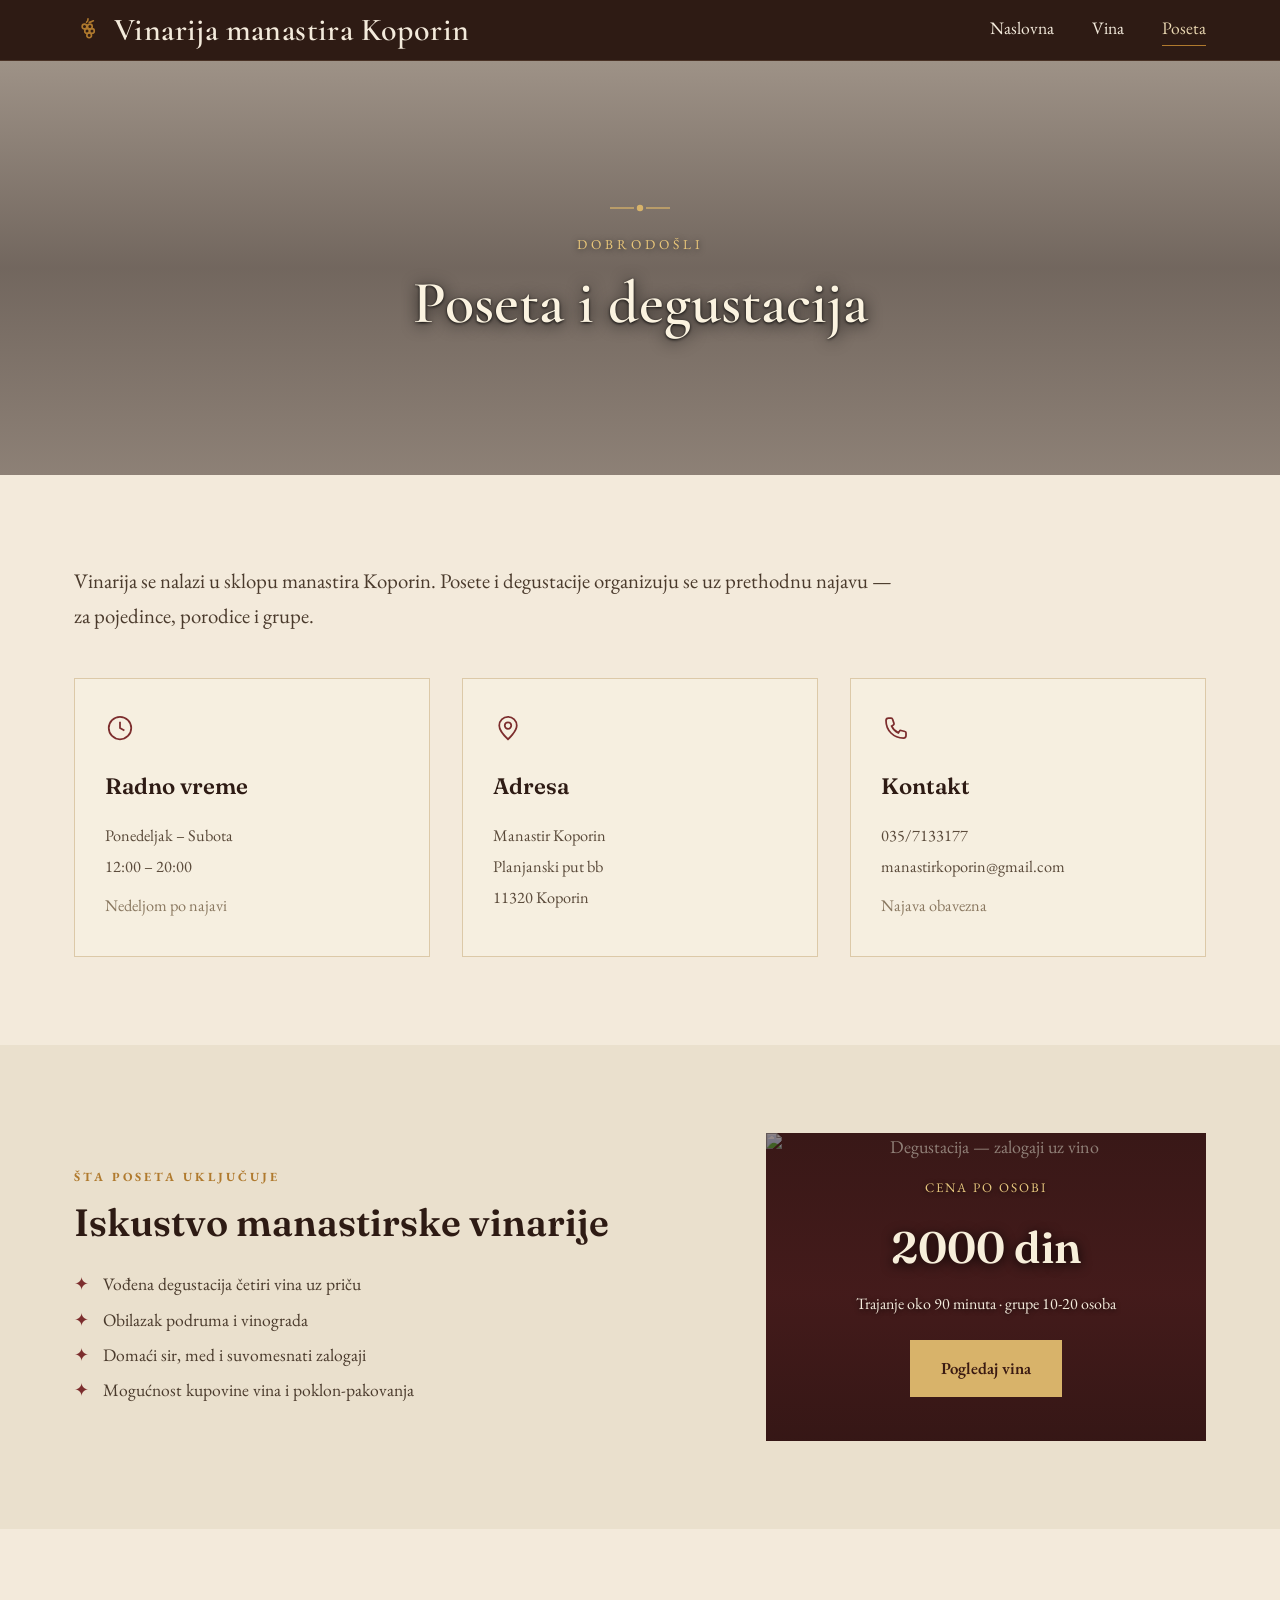
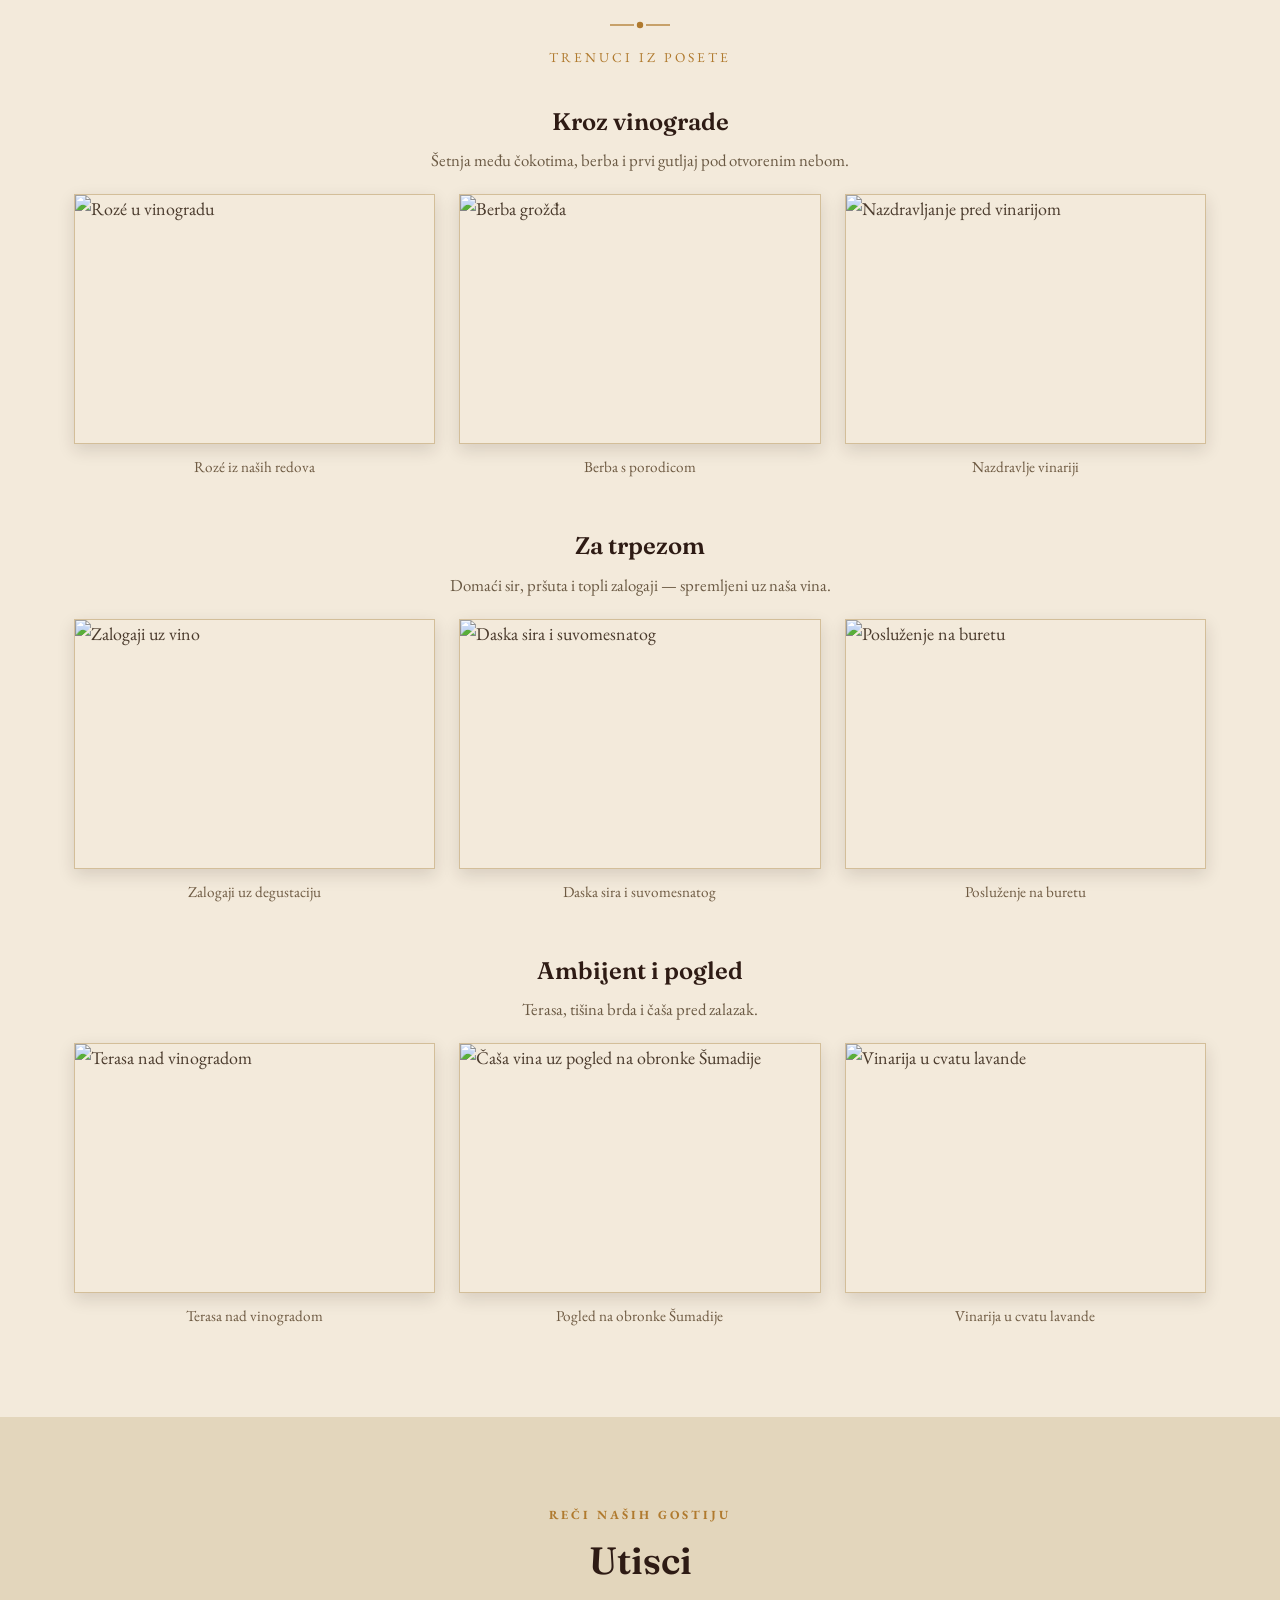
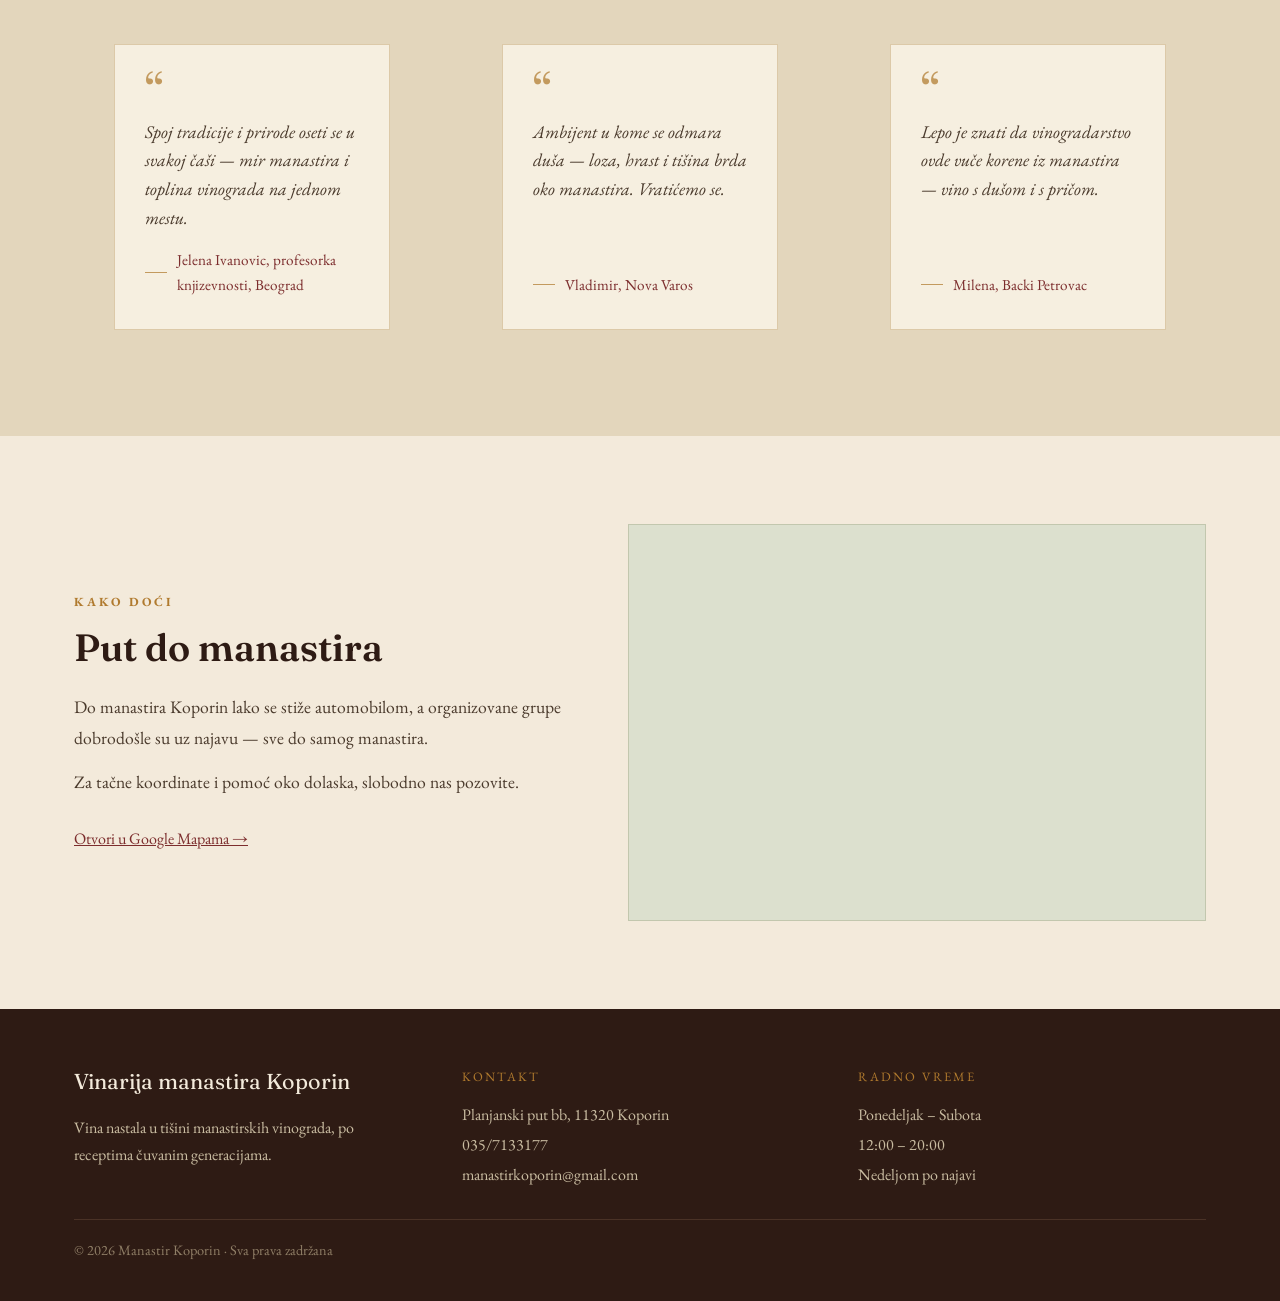
==== poseta.html @ 8af03aba "Add files via upload" ====
<!doctype html>
<html lang="sr-Latn">
<head>
<meta charset="utf-8">
<meta name="viewport" content="width=device-width, initial-scale=1">
<title>Poseta i degustacija — Vinarija manastira Koporin</title>
<meta name="description" content="Poseta i degustacija u vinariji manastira Koporin — radno vreme, cena, ponuda i mapa. Najava obavezna.">
<link rel="preconnect" href="https://fonts.googleapis.com">
<link rel="preconnect" href="https://fonts.gstatic.com" crossorigin>
<link rel="stylesheet" href="https://fonts.googleapis.com/css2?family=Fraunces:ital,opsz,wght@0,9..144,400;0,9..144,500;0,9..144,600;1,9..144,500&family=EB+Garamond:ital,wght@0,400;0,500;0,600;1,400&family=Cormorant+Garamond:ital,wght@0,400;0,500;0,600;0,700;1,500&display=swap">
<link rel="stylesheet" href="styles.css">
</head>
<body>

<header class="site-header">
  <div class="wrap">
    <a class="brand" href="index.html">
      <svg width="28" height="28" viewBox="0 0 24 24" fill="none" stroke="#B07A2E" stroke-width="1.4" stroke-linecap="round"><path d="M12 2.5c0 2-1.2 2.8-1.2 2.8"></path><circle cx="9" cy="9" r="2"></circle><circle cx="13.6" cy="9" r="2"></circle><circle cx="11.2" cy="12.8" r="2"></circle><circle cx="15.4" cy="12.8" r="2"></circle><circle cx="13" cy="16.6" r="2"></circle><path d="M13 5.4c1.4 0 2.4-1 3.6-1.3"></path></svg>
      <span>Vinarija manastira Koporin</span>
    </a>
    <nav class="nav">
      <a href="index.html">Naslovna</a>
      <a href="vina.html">Vina</a>
      <a href="poseta.html" class="is-active">Poseta</a>
    </nav>
  </div>
</header>

<!-- HERO -->
<section class="hero hero--center" style="background-image:url('images/poseta-hero.jpg');background-position:center 44%;">
  <div class="wrap">
    <svg class="divider" width="60" height="16" viewBox="0 0 60 16" fill="none" stroke="#D8B36A" stroke-width="1.3" style="margin-bottom:18px;"><line x1="0" y1="8" x2="24" y2="8"></line><circle cx="30" cy="8" r="3.2" fill="#D8B36A" stroke="none"></circle><line x1="36" y1="8" x2="60" y2="8"></line></svg>
    <div class="hero__eyebrow">Dobrodošli</div>
    <h1 class="hero__title">Poseta i degustacija</h1>
  </div>
</section>

<!-- INFO KOLONE -->
<section class="section sec-parchment">
  <div class="wrap">
    <p class="lead">Vinarija se nalazi u sklopu manastira Koporin. Posete i degustacije organizuju se uz prethodnu najavu — za pojedince, porodice i grupe.</p>
    <div class="info-grid">
      <div class="info-card">
        <svg width="30" height="30" viewBox="0 0 24 24" fill="none" stroke="#7C2D2D" stroke-width="1.4"><circle cx="12" cy="12" r="9"></circle><path d="M12 7v5l3.5 2"></path></svg>
        <h3>Radno vreme</h3>
        <div class="lines">
          <div>Ponedeljak – Subota</div>
          <div>12:00 – 20:00</div>
          <div class="muted">Nedeljom po najavi</div>
        </div>
      </div>
      <div class="info-card">
        <svg width="30" height="30" viewBox="0 0 24 24" fill="none" stroke="#7C2D2D" stroke-width="1.4"><path d="M12 21s7-6.2 7-11a7 7 0 0 0-14 0c0 4.8 7 11 7 11z"></path><circle cx="12" cy="10" r="2.6"></circle></svg>
        <h3>Adresa</h3>
        <div class="lines">
          <div>Manastir Koporin</div>
          <div>Planjanski put bb</div>
          <div>11320 Koporin</div>
        </div>
      </div>
      <div class="info-card">
        <svg width="30" height="30" viewBox="0 0 24 24" fill="none" stroke="#7C2D2D" stroke-width="1.4"><path d="M4 6c0 8 6 14 14 14 1.2 0 2-.9 2-2v-2.2c0-.5-.3-.9-.8-1l-3.2-.8c-.5-.1-1 .1-1.2.5l-.9 1.4c-2.4-1.1-4.3-3-5.4-5.4l1.4-.9c.4-.2.6-.7.5-1.2L9.2 4.8c-.1-.5-.5-.8-1-.8H6C4.9 4 4 4.8 4 6z"></path></svg>
        <h3>Kontakt</h3>
        <div class="lines">
          <div><a href="tel:+38135713317" style="color:inherit;text-decoration:none;">035/7133177</a></div>
          <div><a href="mailto:manastirkoporin@gmail.com" style="color:inherit;text-decoration:none;">manastirkoporin@gmail.com</a></div>
          <div class="muted">Najava obavezna</div>
        </div>
      </div>
    </div>
  </div>
</section>

<!-- ŠTA POSETA UKLJUČUJE -->
<section class="section sec-band orn">
  <div class="wrap include">
    <div class="include__list">
      <div class="kicker">Šta poseta uključuje</div>
      <h2 class="section-title">Iskustvo manastirske vinarije</h2>
      <ul>
        <li>Vođena degustacija četiri vina uz priču</li>
        <li>Obilazak podruma i vinograda</li>
        <li>Domaći sir, med i suvomesnati zalogaji</li>
        <li>Mogućnost kupovine vina i poklon-pakovanja</li>
      </ul>
    </div>
    <div class="price-box">
      <img src="images/degustacija-bg.jpg" alt="Degustacija — zalogaji uz vino">
      <div class="label">Cena po osobi</div>
      <div class="amount">2000 din</div>
      <p class="note">Trajanje oko 90 minuta · grupe 10-20 osoba</p>
      <a href="vina.html" class="btn btn--gold">Pogledaj vina</a>
    </div>
  </div>
</section>

<!-- TRENUCI IZ POSETE (galerija) -->
<section class="section sec-parchment orn">
  <div class="wrap">
    <div class="gallery-head">
      <svg class="divider" width="60" height="16" viewBox="0 0 60 16" fill="none" stroke="#B07A2E" stroke-width="1.3" style="margin:0 auto 14px;"><line x1="0" y1="8" x2="24" y2="8"></line><circle cx="30" cy="8" r="3.2" fill="#B07A2E" stroke="none"></circle><line x1="36" y1="8" x2="60" y2="8"></line></svg>
      <div class="eyebrow">Trenuci iz posete</div>
    </div>

    <div class="scene">
      <div class="scene__head">
        <h3>Kroz vinograde</h3>
        <p>Šetnja među čokotima, berba i prvi gutljaj pod otvorenim nebom.</p>
      </div>
      <div class="gallery-grid">
        <figure><div class="ph"><img src="images/g-roze.jpg" alt="Rozé u vinogradu"></div><figcaption>Rozé iz naših redova</figcaption></figure>
        <figure><div class="ph"><img src="images/g-berba.jpg" alt="Berba grožđa"></div><figcaption>Berba s porodicom</figcaption></figure>
        <figure><div class="ph"><img src="images/g-nazdravlje.jpg" alt="Nazdravljanje pred vinarijom"></div><figcaption>Nazdravlje vinariji</figcaption></figure>
      </div>
    </div>

    <div class="scene">
      <div class="scene__head">
        <h3>Za trpezom</h3>
        <p>Domaći sir, pršuta i topli zalogaji — spremljeni uz naša vina.</p>
      </div>
      <div class="gallery-grid">
        <figure><div class="ph"><img src="images/g-zalogaji.jpg" alt="Zalogaji uz vino" style="object-position:center top;"></div><figcaption>Zalogaji uz degustaciju</figcaption></figure>
        <figure><div class="ph"><img src="images/g-daska.jpg" alt="Daska sira i suvomesnatog"></div><figcaption>Daska sira i suvomesnatog</figcaption></figure>
        <figure><div class="ph"><img src="images/g-bure.jpg" alt="Posluženje na buretu" style="object-position:center 30%;"></div><figcaption>Posluženje na buretu</figcaption></figure>
      </div>
    </div>

    <div class="scene">
      <div class="scene__head">
        <h3>Ambijent i pogled</h3>
        <p>Terasa, tišina brda i čaša pred zalazak.</p>
      </div>
      <div class="gallery-grid">
        <figure><div class="ph"><img src="images/g-terasa.jpg" alt="Terasa nad vinogradom"></div><figcaption>Terasa nad vinogradom</figcaption></figure>
        <figure><div class="ph"><img src="images/g-pogled.jpg" alt="Čaša vina uz pogled na obronke Šumadije"></div><figcaption>Pogled na obronke Šumadije</figcaption></figure>
        <figure><div class="ph"><img src="images/g-lavanda.jpg" alt="Vinarija u cvatu lavande"></div><figcaption>Vinarija u cvatu lavande</figcaption></figure>
      </div>
    </div>
  </div>
</section>

<!-- UTISCI -->
<section class="section sec-band2 orn">
  <div class="wrap">
    <div class="utisci-head">
      <div class="kicker">Reči naših gostiju</div>
      <h2 class="section-title">Utisci</h2>
    </div>
    <div class="utisci-grid">
      <blockquote class="utisak">
        <div class="mark">&#8220;</div>
        <p>Spoj tradicije i prirode oseti se u svakoj čaši — mir manastira i toplina vinograda na jednom mestu.</p>
        <footer class="by"><i></i><span>Jelena Ivanovic, profesorka knjizevnosti, Beograd</span></footer>
      </blockquote>
      <blockquote class="utisak">
        <div class="mark">&#8220;</div>
        <p>Ambijent u kome se odmara duša — loza, hrast i tišina brda oko manastira. Vratićemo se.</p>
        <footer class="by"><i></i><span>Vladimir, Nova Varos</span></footer>
      </blockquote>
      <blockquote class="utisak">
        <div class="mark">&#8220;</div>
        <p>Lepo je znati da vinogradarstvo ovde vuče korene iz manastira — vino s dušom i s pričom.</p>
        <footer class="by"><i></i><span>Milena, Backi Petrovac</span></footer>
      </blockquote>
    </div>
  </div>
</section>

<!-- KAKO DOĆI -->
<section class="section sec-parchment orn">
  <div class="wrap map-split">
    <div class="map-split__text">
      <div class="kicker">Kako doći</div>
      <h2 class="section-title" style="margin-bottom:22px;">Put do manastira</h2>
      <p>Do manastira Koporin lako se stiže automobilom, a organizovane grupe dobrodošle su uz najavu — sve do samog manastira.</p>
      <p>Za tačne koordinate i pomoć oko dolaska, slobodno nas pozovite.</p>
      <a class="map-link" href="https://www.google.com/maps/search/?api=1&query=44.3151417,21.0016861" target="_blank" rel="noopener">Otvori u Google Mapama →</a>
    </div>
    <div class="map-wrap">
      <div class="map-frame">
        <iframe
          title="Mapa — Manastir Koporin"
          src="https://maps.google.com/maps?q=44.3151417,21.0016861&z=15&hl=sr&output=embed"
          loading="lazy" referrerpolicy="no-referrer-when-downgrade" allowfullscreen></iframe>
      </div>
    </div>
  </div>
</section>

<!-- FOOTER -->
<footer class="site-footer">
  <div class="wrap footer-cols">
    <div class="about">
      <div class="name">Vinarija manastira Koporin</div>
      <p>Vina nastala u tišini manastirskih vinograda, po receptima čuvanim generacijama.</p>
    </div>
    <div class="footer-col">
      <div class="h">Kontakt</div>
      <div>Planjanski put bb, 11320 Koporin</div>
      <div><a href="tel:+38135713317">035/7133177</a></div>
      <div><a href="mailto:manastirkoporin@gmail.com">manastirkoporin@gmail.com</a></div>
    </div>
    <div class="footer-col">
      <div class="h">Radno vreme</div>
      <div>Ponedeljak – Subota</div>
      <div>12:00 – 20:00</div>
      <div>Nedeljom po najavi</div>
    </div>
  </div>
  <div class="wrap"><div class="copyright">© 2026 Manastir Koporin · Sva prava zadržana</div></div>
</footer>

</body>
</html>
---- styles.css ----
/* ==========================================================================
   Vinarija manastira Koporin — zajednički stilovi (responsive)
   ========================================================================== */

:root{
  --parchment:#F3EADB;
  --band:#EAE0CD;
  --band2:#E3D6BC;
  --card:#F6EFE0;
  --ink:#2E1B14;
  --text:#4A3A2C;
  --text2:#5A4A3A;
  --muted:#8A7860;
  --wine:#4A1E1E;
  --wine2:#7C2D2D;
  --gold:#B07A2E;
  --gold2:#C39A5E;
  --gold3:#D8B36A;
  --cream:#EAC77A;
  --strip:#241812;
  --border:#DCC9A8;
  --maxw:1180px;
}

*,*::before,*::after{box-sizing:border-box;}
html{scroll-behavior:smooth;}
body{
  margin:0;
  background:var(--parchment);
  color:var(--text);
  font-family:'EB Garamond',Georgia,serif;
  font-size:18px;
  line-height:1.6;
  -webkit-font-smoothing:antialiased;
  text-rendering:optimizeLegibility;
}
img{display:block;max-width:100%;}
a{color:var(--wine2);}
a:hover{color:#5A2222;}

.wrap{max-width:var(--maxw);margin:0 auto;padding:0 24px;width:100%;}

h1,h2,h3{margin:0;color:var(--ink);font-weight:600;}
h1{font-family:'Cormorant Garamond',serif;}
h2,h3{font-family:'Fraunces',serif;}

.kicker{
  font-family:'EB Garamond',serif;
  letter-spacing:3px;
  text-transform:uppercase;
  font-size:.78rem;
  font-weight:700;
  color:var(--gold);
  margin-bottom:14px;
}
.section-title{
  font-family:'Fraunces',serif;
  font-weight:600;
  font-size:clamp(1.7rem,3.4vw,2.375rem); /* ~27–38px */
  line-height:1.14;
  color:var(--ink);
}
.divider{display:block;margin-bottom:18px;}

/* Buttons ------------------------------------------------------------------ */
.btn{
  display:inline-block;
  font-family:'EB Garamond',serif;
  font-size:1.05rem;
  text-decoration:none;
  padding:14px 30px;
  font-weight:600;
  border:1px solid transparent;
  transition:background .2s,color .2s;
}
.btn--gold{background:var(--gold3);color:#3A1A12;}
.btn--gold:hover{background:#E0BE72;color:#3A1A12;}
.btn--outline{border-color:#C9A15E;color:#F3EADB;}
.btn--outline:hover{background:rgba(201,161,94,.16);color:#F3EADB;}
.btn--dark{background:var(--wine);color:var(--parchment);}
.btn--dark:hover{background:#5c2626;color:var(--parchment);}

/* Header / nav ------------------------------------------------------------- */
.site-header{
  position:sticky;top:0;z-index:50;
  background:var(--ink);color:var(--parchment);
  border-bottom:1px solid #4A3226;
}
.site-header .wrap{
  display:flex;align-items:center;justify-content:space-between;
  gap:14px 28px;flex-wrap:wrap;padding-top:14px;padding-bottom:14px;
}
.brand{display:flex;align-items:center;gap:12px;text-decoration:none;color:var(--parchment);}
.brand svg{flex:0 0 auto;}
.brand span{
  font-family:'Cormorant Garamond',serif;
  font-size:clamp(1.5rem,3.4vw,2rem);
  font-weight:600;letter-spacing:.4px;line-height:1;
}
.nav{display:flex;gap:clamp(18px,3vw,38px);flex-wrap:wrap;}
.nav a{
  font-family:'EB Garamond',serif;font-size:1.1rem;
  color:var(--parchment);text-decoration:none;padding-bottom:2px;
}
.nav a:hover{color:var(--cream);}
.nav a.is-active{color:#E8D6B0;border-bottom:1px solid var(--gold);}

/* Hero --------------------------------------------------------------------- */
.hero{
  position:relative;overflow:hidden;color:var(--parchment);
  background-size:cover;background-position:center 44%;
  display:flex;align-items:center;
  min-height:clamp(320px,46vh,440px);
}
.hero::after{
  content:"";position:absolute;inset:0;z-index:1;
  background:linear-gradient(180deg,rgba(40,24,18,.42) 0%,rgba(28,15,11,.6) 50%,rgba(40,24,18,.5) 100%);
}
.hero .wrap{position:relative;z-index:2;padding-top:56px;padding-bottom:56px;}
.hero__title{
  font-family:'Cormorant Garamond',serif;font-weight:600;
  font-size:clamp(2.3rem,6vw,3.75rem); /* ~37–60px */
  line-height:1.06;margin:0;color:#FBF3E0;
  text-shadow:0 2px 16px rgba(0,0,0,.85),0 1px 3px rgba(0,0,0,.9);
}
.hero__lead{
  font-size:clamp(1.05rem,2.2vw,1.45rem);line-height:1.6;
  max-width:620px;margin:22px 0 34px;color:#E8D6B0;
  text-shadow:0 1px 6px rgba(0,0,0,.5);
}
.hero__btns{display:flex;gap:16px;flex-wrap:wrap;}
/* centered hero (Vina, Poseta) */
.hero--center{text-align:center;justify-content:center;}
.hero--center .wrap{display:flex;flex-direction:column;align-items:center;}
.hero--center .hero__eyebrow{
  font-family:'EB Garamond',serif;letter-spacing:4px;text-transform:uppercase;
  font-size:.85rem;color:var(--cream);margin-bottom:16px;
  text-shadow:0 1px 6px rgba(0,0,0,.7);
}
.hero--wine{background:var(--wine);}
.hero--wine::after{
  background:linear-gradient(180deg,rgba(40,20,18,.42) 0%,rgba(52,20,20,.28) 45%,rgba(40,20,18,.55) 100%);
}
.hero__title--gold{color:var(--cream);letter-spacing:.5px;}

/* Sections ----------------------------------------------------------------- */
section{position:relative;}
.section{padding:clamp(56px,7vw,88px) 0;}
.sec-parchment{background:var(--parchment);}
.sec-band{background:var(--band);}
.sec-band2{background:var(--band2);}
.sec-clay{background:#C9BCA1;box-shadow:inset 0 1px 2px #F3EADB;}
.sec-dark{background:var(--ink);color:var(--parchment);}
.sec-wine{background:var(--wine);color:var(--parchment);}

/* subtle corner vine ornament */
.orn::before,.orn::after{
  content:"";position:absolute;width:74px;height:90px;
  background:url("images/vine.svg") no-repeat center/contain;
  opacity:.15;pointer-events:none;z-index:0;
}
.orn::before{right:26px;top:30px;transform:scaleX(-1);}
.orn::after{left:26px;bottom:30px;transform:scaleY(-1);}
.orn > *{position:relative;z-index:1;}

/* Split (image + text) ----------------------------------------------------- */
.split{display:flex;gap:clamp(28px,5vw,56px);align-items:center;flex-wrap:wrap;}
.split__media{flex:1 1 380px;min-width:0;}
.split__media img{width:100%;height:100%;object-fit:cover;border:1px solid #D2BE9C;aspect-ratio:16/13;}
.split__body{flex:1 1 380px;min-width:0;}
.split__body p{color:var(--text);margin:0 0 16px;font-size:1.12rem;line-height:1.75;}
.split__body p:last-child{margin-bottom:0;}
.split--reverse{flex-direction:row-reverse;}

/* Vino preview cards (Naslovna) -------------------------------------------- */
.head-row{display:flex;justify-content:space-between;align-items:flex-end;gap:20px;flex-wrap:wrap;margin-bottom:40px;}
.link-more{font-family:'EB Garamond',serif;color:var(--wine2);text-decoration:none;border-bottom:1px solid var(--gold2);padding-bottom:3px;white-space:nowrap;}
.vino-grid{display:grid;grid-template-columns:repeat(3,1fr);gap:32px;}
.vino-card{background:var(--card);border:1px solid var(--border);display:flex;flex-direction:column;}
.vino-card__img{position:relative;height:230px;overflow:hidden;display:flex;align-items:flex-end;padding:14px 18px;
  background:linear-gradient(180deg,#5A1F22,#28211a);}
.vino-card__img img{position:absolute;inset:0;width:100%;height:100%;object-fit:contain;}
.vino-card__img.is-white{background:linear-gradient(180deg,#B68727,#28211a);}
.vino-card__tag{position:relative;font-size:.85rem;color:#F3EADB;letter-spacing:1px;text-shadow:0 1px 4px rgba(0,0,0,.7);}
.vino-card__body{padding:26px 26px 30px;}
.vino-card__body h3{font-size:1.35rem;margin-bottom:8px;}
.vino-card__body p{margin:0;font-size:1rem;line-height:1.6;color:var(--text2);}

/* Wine list cards (Vina) --------------------------------------------------- */
.wine-grid{display:grid;grid-template-columns:repeat(2,1fr);gap:40px;}
.wine-card{display:flex;background:var(--card);border:1px solid var(--border);min-height:300px;}
.wine-card__img{
  width:230px;flex:0 0 230px;background:var(--strip);position:relative;overflow:hidden;
  display:flex;align-items:flex-end;padding:16px;
}
.wine-card__img img{position:absolute;inset:0;width:100%;height:100%;object-fit:contain;}
.wine-card__img span{
  position:relative;font-size:.72rem;color:#EAD9AE;letter-spacing:1px;
  writing-mode:vertical-rl;transform:rotate(180deg);text-shadow:0 1px 4px rgba(0,0,0,.85);
}
.wine-card__body{padding:30px 32px;flex:1 1 auto;display:flex;flex-direction:column;}
.wine-card__body .tag{font-family:'EB Garamond',serif;letter-spacing:2px;text-transform:uppercase;font-size:.72rem;color:var(--gold);margin-bottom:10px;}
.wine-card__body h3{font-size:1.4rem;margin-bottom:14px;}
.wine-card__body p{margin:0;font-size:1.02rem;line-height:1.6;color:var(--text2);}
.wine-card__meta{margin-top:auto;display:flex;justify-content:space-between;align-items:baseline;padding-top:20px;gap:12px;flex-wrap:wrap;}
.wine-card__price{font-family:'Fraunces',serif;font-size:1.3rem;color:var(--wine2);font-weight:600;}
.wine-card__sub{font-size:.92rem;color:var(--muted);}
.group-title{margin-bottom:34px;}
.group-title + .wine-grid{margin-bottom:0;}
.group-gap{margin-top:60px;}

/* Quote band --------------------------------------------------------------- */
.quote{text-align:center;}
.quote p{font-family:'Fraunces',serif;font-style:italic;font-weight:500;
  font-size:clamp(1.5rem,3.4vw,2.1rem);line-height:1.4;margin:0;color:#F0E4CC;}
.quote .src{font-family:'EB Garamond',serif;letter-spacing:2px;text-transform:uppercase;font-size:.8rem;color:var(--gold);margin-top:20px;}

/* Info cards (Poseta) ------------------------------------------------------ */
.lead{font-size:clamp(1.1rem,2.2vw,1.3rem);line-height:1.7;color:var(--text);max-width:820px;margin:0 0 44px;}
.info-grid{display:grid;grid-template-columns:repeat(3,1fr);gap:32px;}
.info-card{background:var(--card);border:1px solid var(--border);padding:34px 30px;}
.info-card svg{margin-bottom:18px;}
.info-card h3{font-size:1.4rem;margin-bottom:16px;}
.info-card .lines{font-size:1.02rem;line-height:1.9;color:var(--text2);}
.info-card .muted{margin-top:8px;color:var(--muted);}

/* Šta poseta uključuje + price box ---------------------------------------- */
.include{display:flex;gap:clamp(28px,5vw,56px);align-items:center;flex-wrap:wrap;}
.include__list{flex:1 1 420px;min-width:0;}
.include__list ul{list-style:none;margin:22px 0 0;padding:0;font-size:1.1rem;line-height:2;color:var(--text);}
.include__list li{display:flex;gap:14px;align-items:baseline;}
.include__list li::before{content:"✦";color:var(--wine2);}
.price-box{
  flex:1 1 340px;max-width:440px;min-width:0;position:relative;overflow:hidden;
  color:var(--parchment);text-align:center;padding:44px 38px;
  background:var(--wine);
}
.price-box img{position:absolute;inset:0;width:100%;height:100%;object-fit:cover;z-index:0;}
.price-box::after{content:"";position:absolute;inset:0;z-index:1;
  background:linear-gradient(180deg,rgba(40,18,16,.5) 0%,rgba(58,22,22,.4) 52%,rgba(40,18,16,.6) 100%);}
.price-box > *{position:relative;z-index:2;}
.price-box .label{font-family:'EB Garamond',serif;letter-spacing:2px;text-transform:uppercase;font-size:.82rem;color:#E9C87F;margin-bottom:14px;text-shadow:0 1px 5px rgba(0,0,0,.75);}
.price-box .amount{font-family:'Fraunces',serif;font-size:clamp(2.1rem,5vw,2.75rem);font-weight:600;margin-bottom:8px;color:#F7EEDA;text-shadow:0 2px 12px rgba(0,0,0,.9);}
.price-box .note{font-size:1rem;line-height:1.6;margin:0 0 24px;color:#F3EADB;text-shadow:0 1px 5px rgba(0,0,0,.7);}

/* Gallery ------------------------------------------------------------------ */
.gallery-head{text-align:center;margin-bottom:34px;}
.gallery-head .eyebrow{font-family:'EB Garamond',serif;letter-spacing:3px;text-transform:uppercase;font-size:.85rem;color:var(--gold);}
.scene{margin-bottom:48px;}
.scene:last-child{margin-bottom:0;}
.scene__head{text-align:center;margin-bottom:20px;}
.scene__head h3{font-size:1.5rem;margin-bottom:6px;}
.scene__head p{margin:0;font-size:1.05rem;color:#6B5A44;}
.gallery-grid{display:grid;grid-template-columns:repeat(3,1fr);gap:24px;}
.gallery-grid figure{margin:0;}
.gallery-grid .ph{height:250px;overflow:hidden;border:1px solid #D3BE99;box-shadow:0 6px 16px rgba(46,27,20,.14);}
.gallery-grid img{width:100%;height:100%;object-fit:cover;}
.gallery-grid figcaption{margin-top:11px;text-align:center;font-size:.95rem;color:#6E5A42;}

/* Utisci ------------------------------------------------------------------- */
.utisci-head{text-align:center;margin-bottom:44px;}
.utisci-grid{display:grid;grid-template-columns:repeat(3,1fr);gap:32px;}
.utisak{background:var(--card);border:1px solid var(--border);padding:32px 30px;display:flex;flex-direction:column;min-height:250px;}
.utisak .mark{font-family:'Fraunces',serif;font-size:3rem;line-height:.6;color:var(--gold2);}
.utisak p{font-style:italic;font-size:1.12rem;line-height:1.6;color:var(--text);margin:12px 0 0;flex-grow:1;}
.utisak .by{display:flex;align-items:center;gap:10px;margin-top:16px;}
.utisak .by i{width:22px;height:1px;background:var(--gold2);display:inline-block;flex:0 0 auto;}
.utisak .by span{font-size:.95rem;color:var(--wine2);font-style:normal;}

/* Kako doći + mapa --------------------------------------------------------- */
.map-split{display:flex;gap:clamp(28px,5vw,56px);align-items:center;flex-wrap:wrap;}
.map-split__text{flex:1 1 380px;min-width:0;}
.map-split__text p{font-size:1.1rem;line-height:1.75;color:var(--text);margin:0 0 14px;}
.map-wrap{flex:1 1 460px;min-width:0;}
.map-frame{position:relative;width:100%;aspect-ratio:16/11;border:1px solid #C2C7AE;background:#DCE0CE;overflow:hidden;}
.map-frame iframe{position:absolute;inset:0;width:100%;height:100%;border:0;}
.map-link{display:inline-block;margin-top:14px;font-size:1rem;}

/* Footer ------------------------------------------------------------------- */
.site-footer{background:var(--ink);color:#E8DDC8;padding:56px 0 40px;position:relative;overflow:hidden;}
.footer-cols{display:flex;justify-content:space-between;gap:48px;flex-wrap:wrap;}
.footer-cols .about{max-width:340px;flex:1 1 280px;}
.footer-cols .about .name{font-family:'Fraunces',serif;font-size:1.35rem;color:var(--parchment);margin-bottom:14px;}
.footer-cols .about p{font-size:1rem;line-height:1.7;margin:0;color:#C9BCA1;}
.footer-col{flex:1 1 220px;font-size:1rem;line-height:1.9;color:#C9BCA1;}
.footer-col .h{color:var(--gold);letter-spacing:2px;font-size:.8rem;text-transform:uppercase;margin-bottom:10px;}
.footer-col a{color:#C9BCA1;text-decoration:none;}
.footer-col a:hover{color:var(--cream);}
.copyright{border-top:1px solid #4A3226;margin-top:28px;padding-top:18px;font-size:.9rem;color:#8F7E66;}

/* ==========================================================================
   Responsive
   ========================================================================== */
@media (max-width:900px){
  .vino-grid{grid-template-columns:repeat(2,1fr);}
  .info-grid{grid-template-columns:repeat(2,1fr);}
  .utisci-grid{grid-template-columns:repeat(2,1fr);}
  .gallery-grid{grid-template-columns:repeat(2,1fr);}
  .wine-grid{grid-template-columns:1fr;}
}
@media (max-width:680px){
  body{font-size:17px;}
  .site-header .wrap{flex-direction:column;text-align:center;gap:10px;}
  .nav{justify-content:center;}
  .split,.split--reverse{flex-direction:column;}
  .include{flex-direction:column;}
  .price-box{max-width:none;width:100%;}
  .map-split{flex-direction:column;}
  .vino-grid,.info-grid,.utisci-grid,.gallery-grid{grid-template-columns:1fr;}
  .wine-card{flex-direction:column;min-height:0;}
  .wine-card__img{width:100%;flex:0 0 auto;height:280px;}
  .wine-card__img span{writing-mode:horizontal-tb;transform:none;}
  .hero__btns .btn{flex:1 1 auto;text-align:center;}
  .orn::before,.orn::after{display:none;}
}
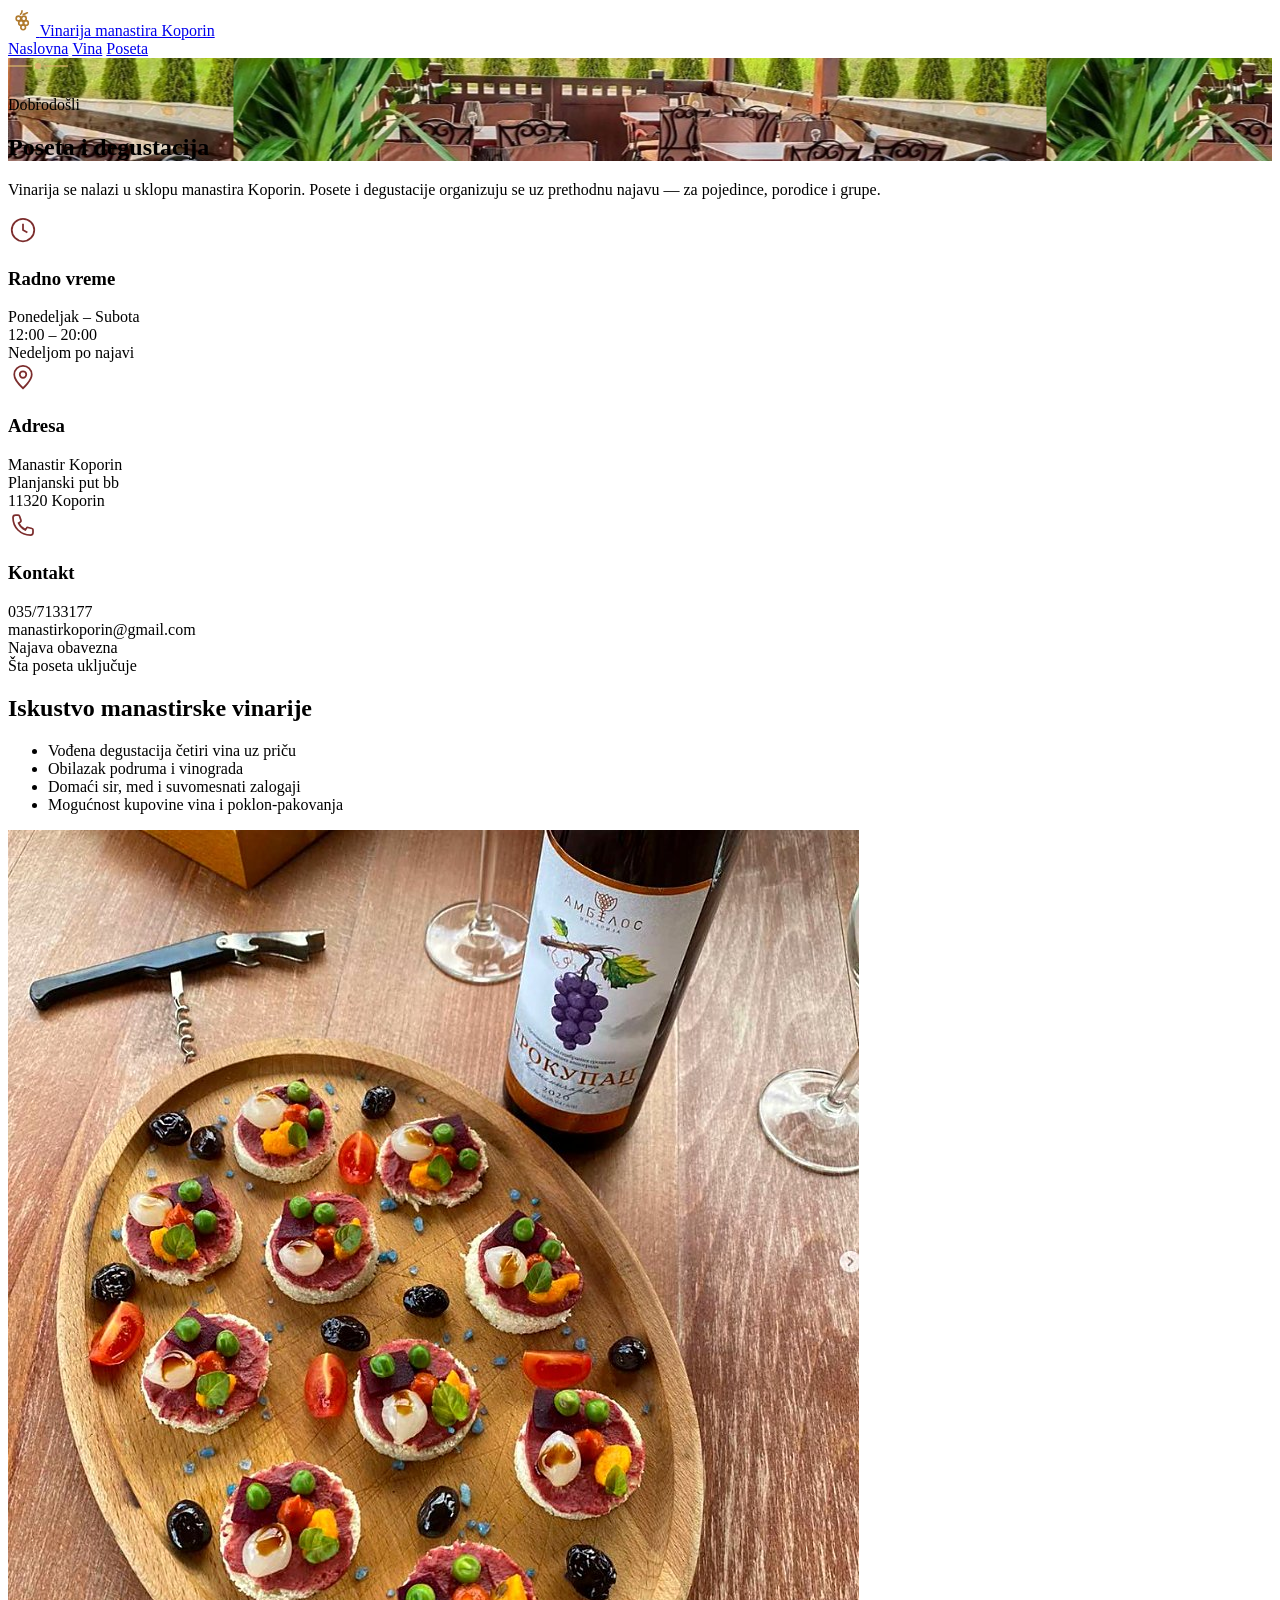
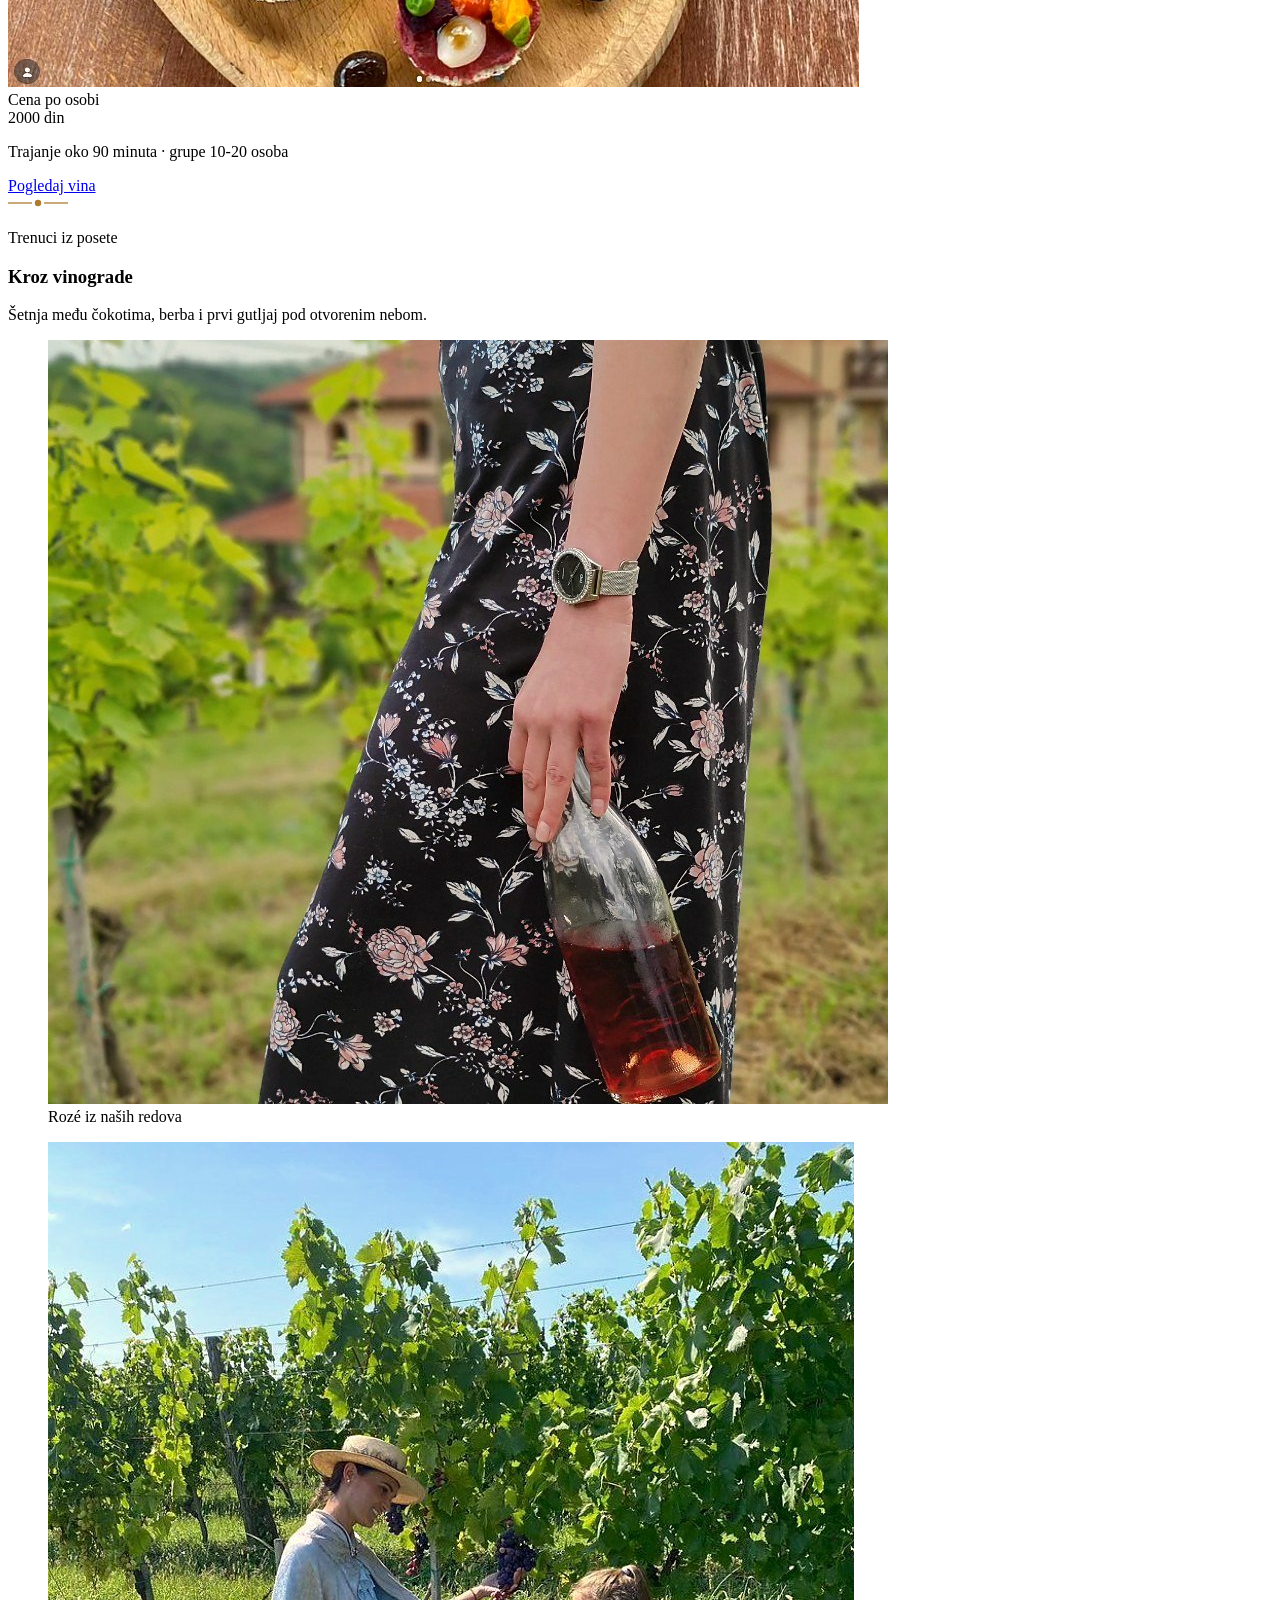
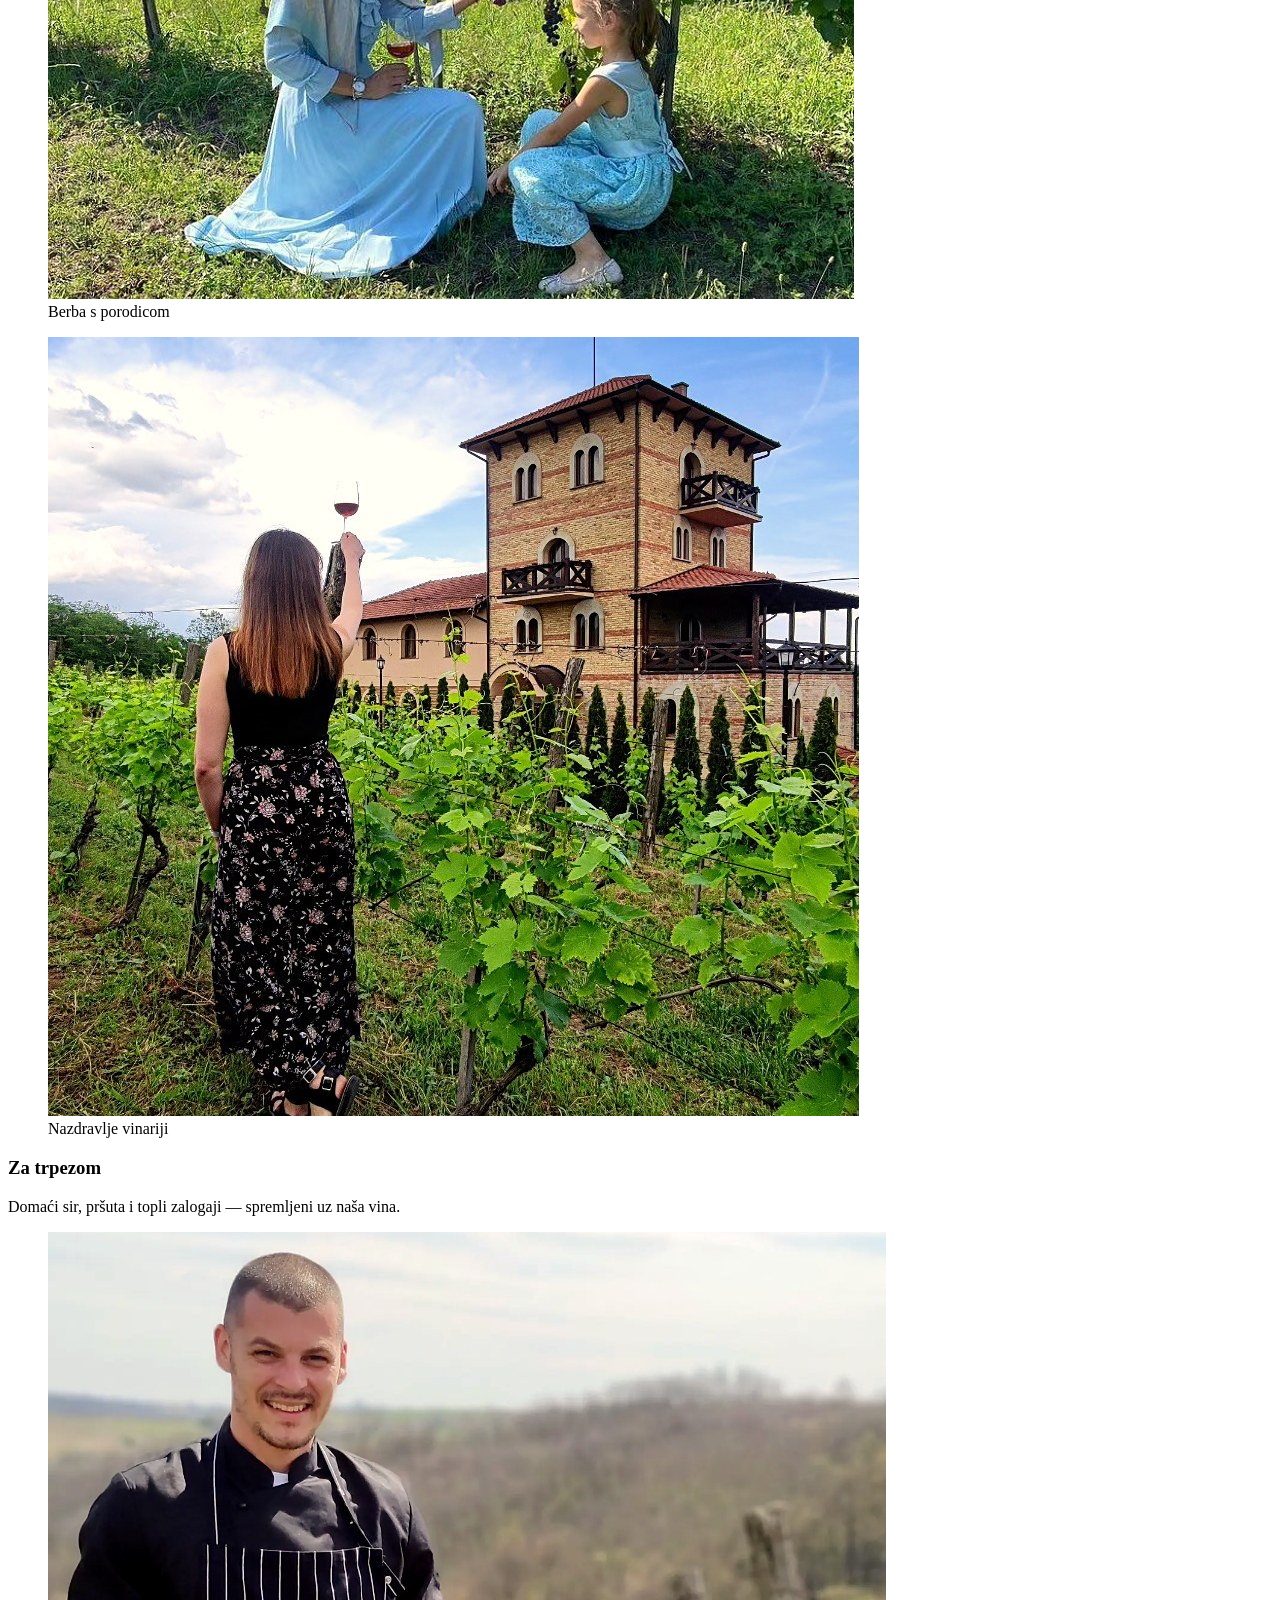
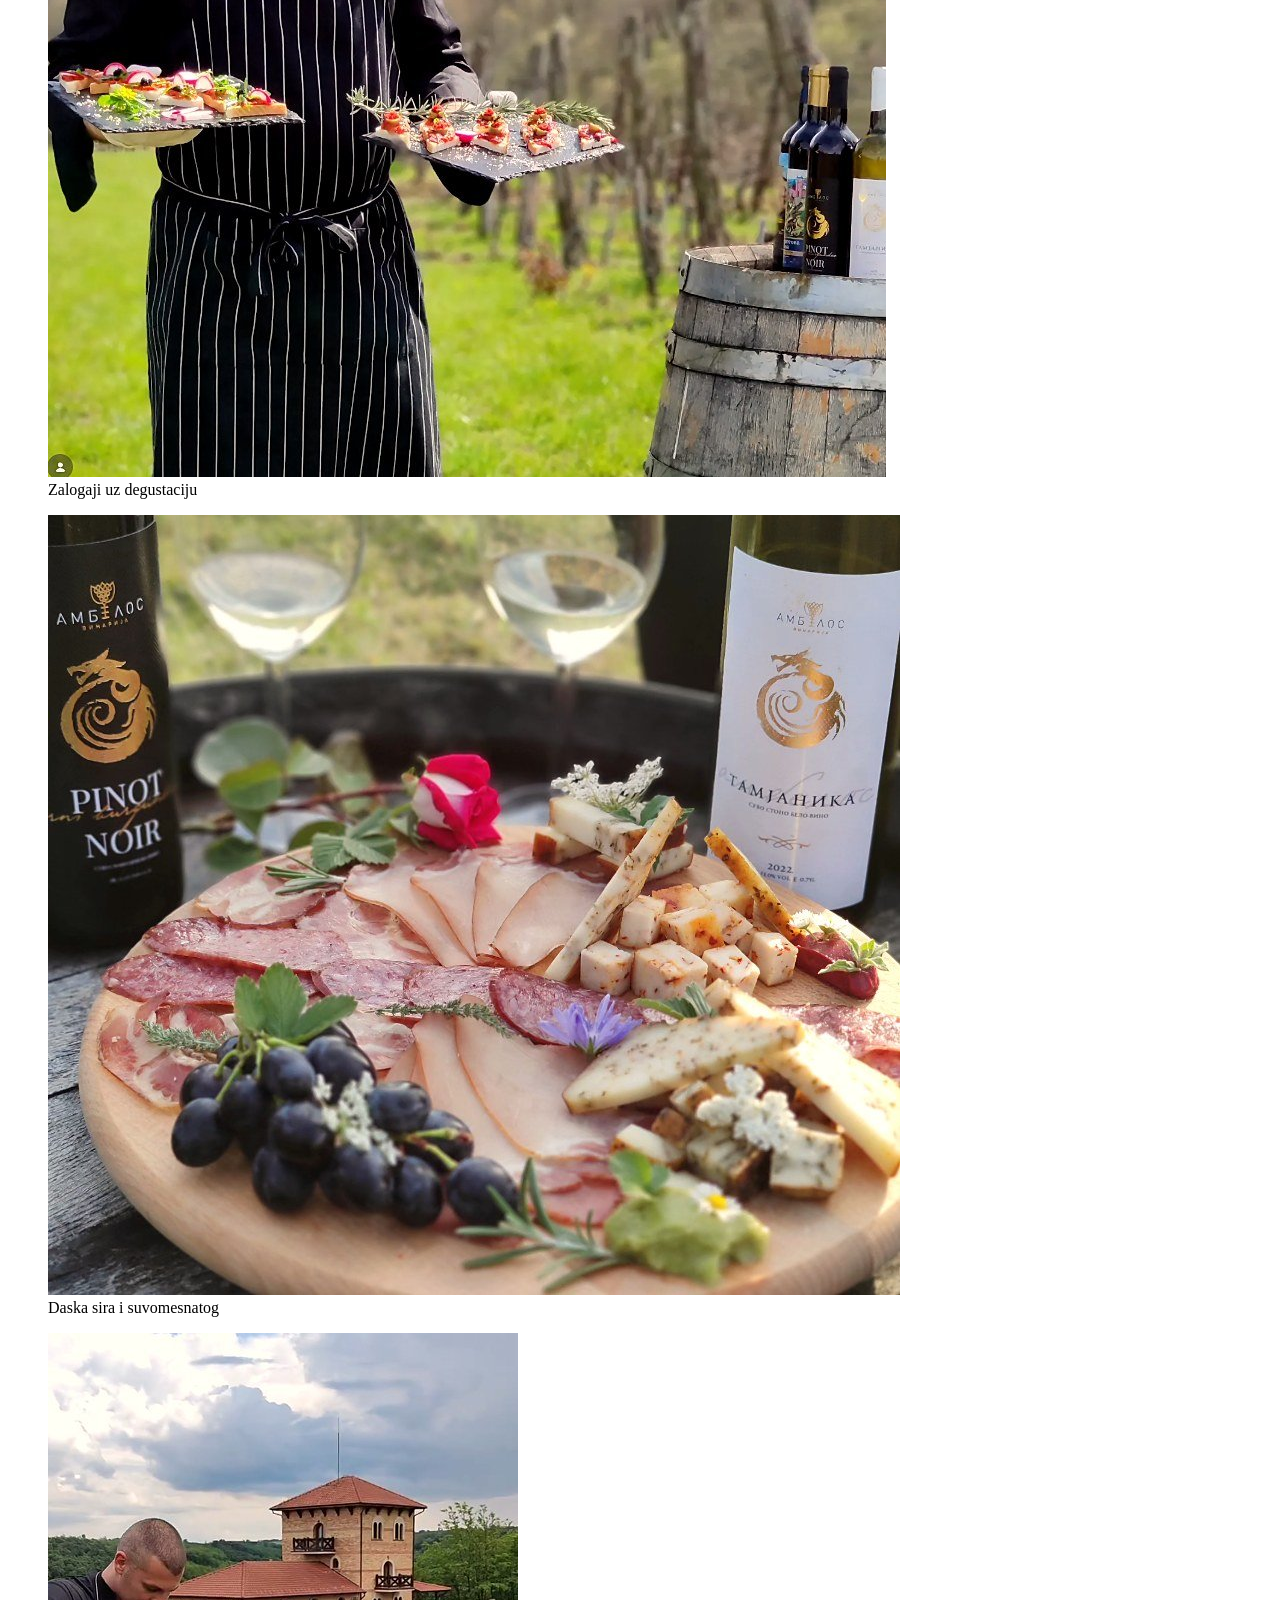
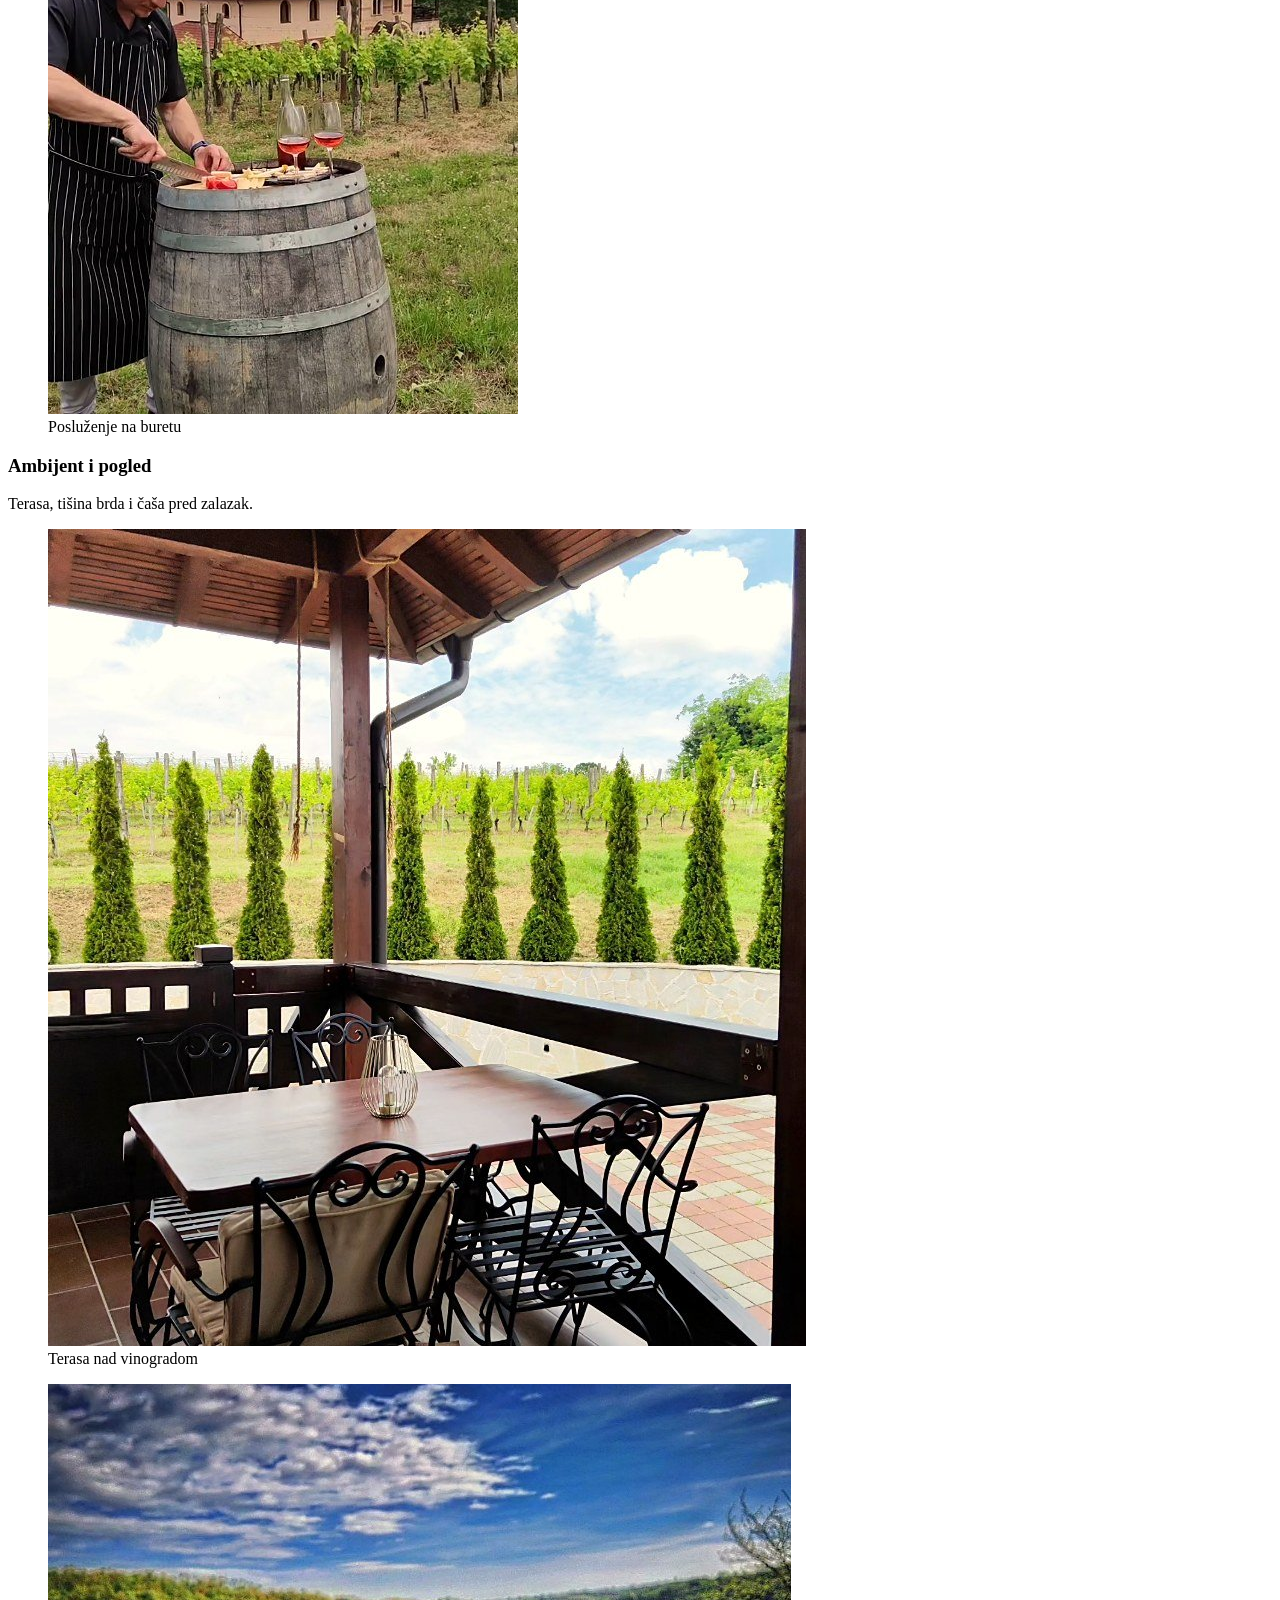
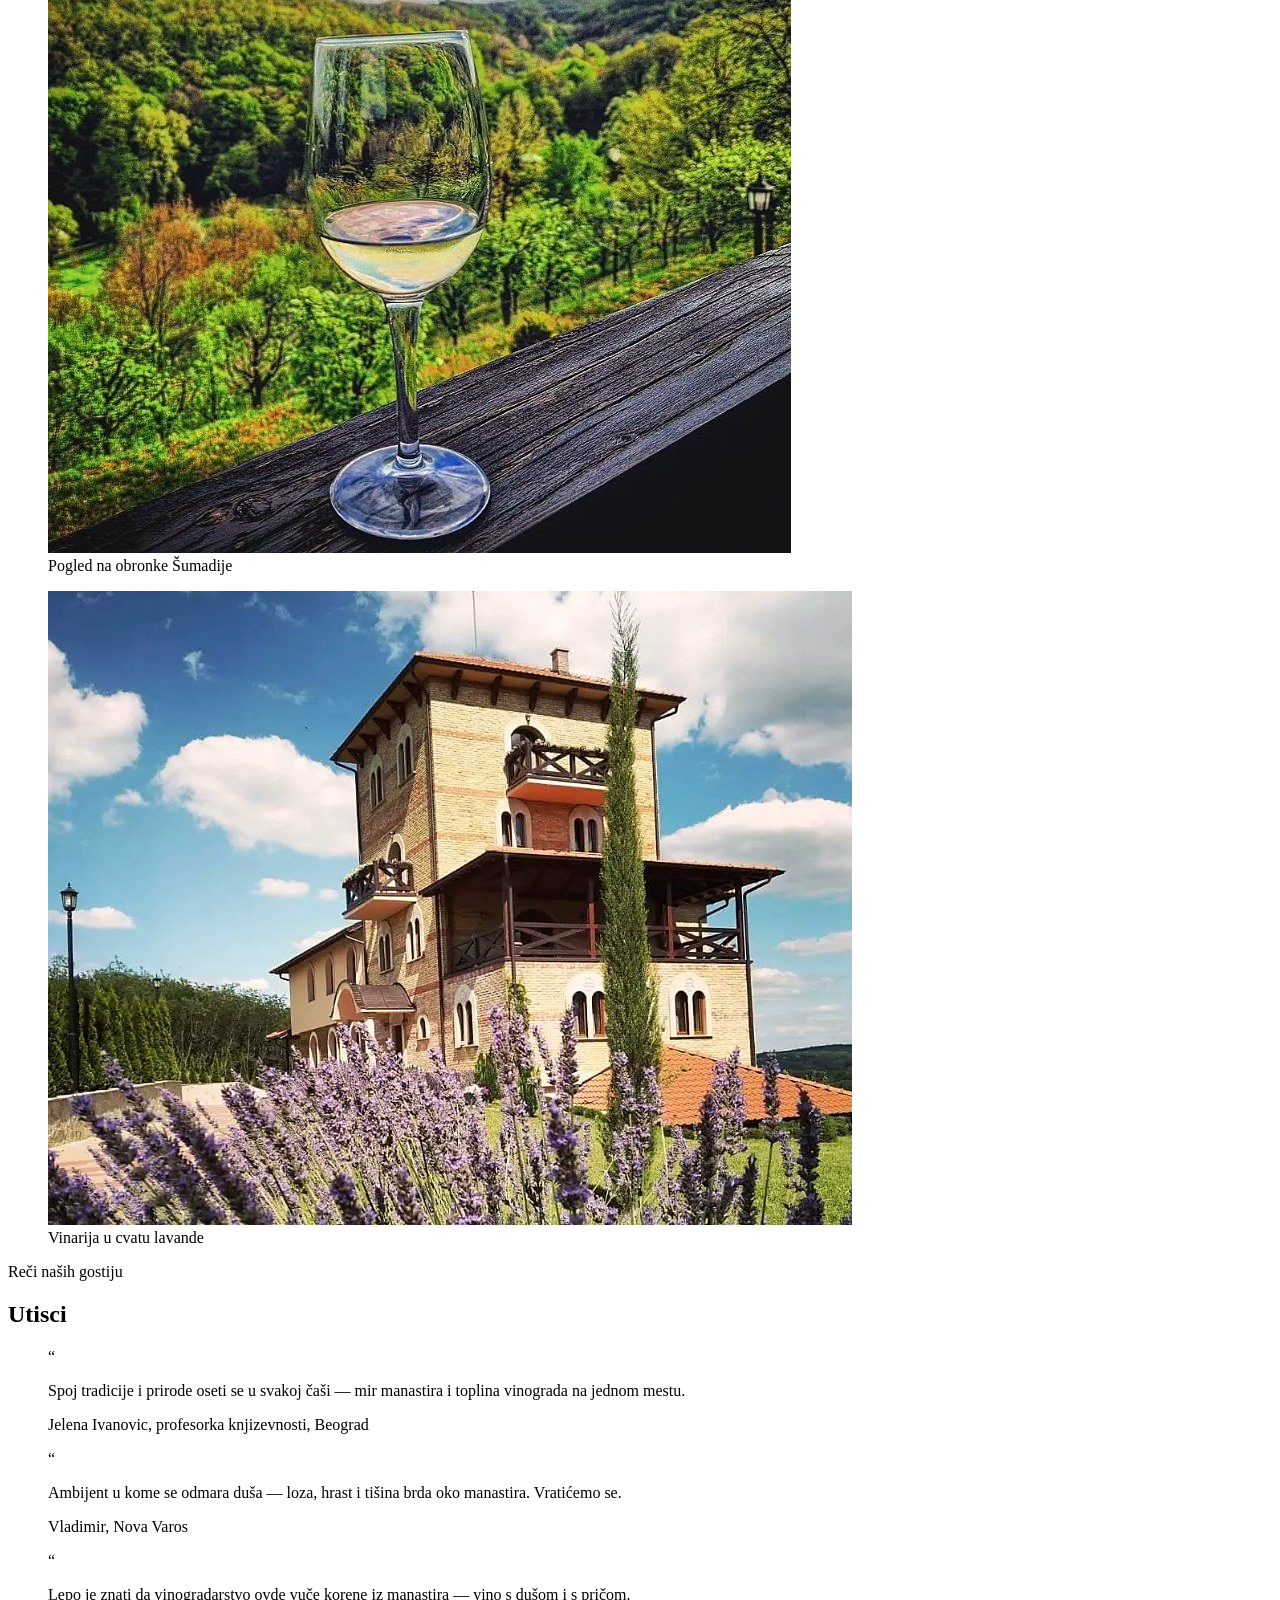
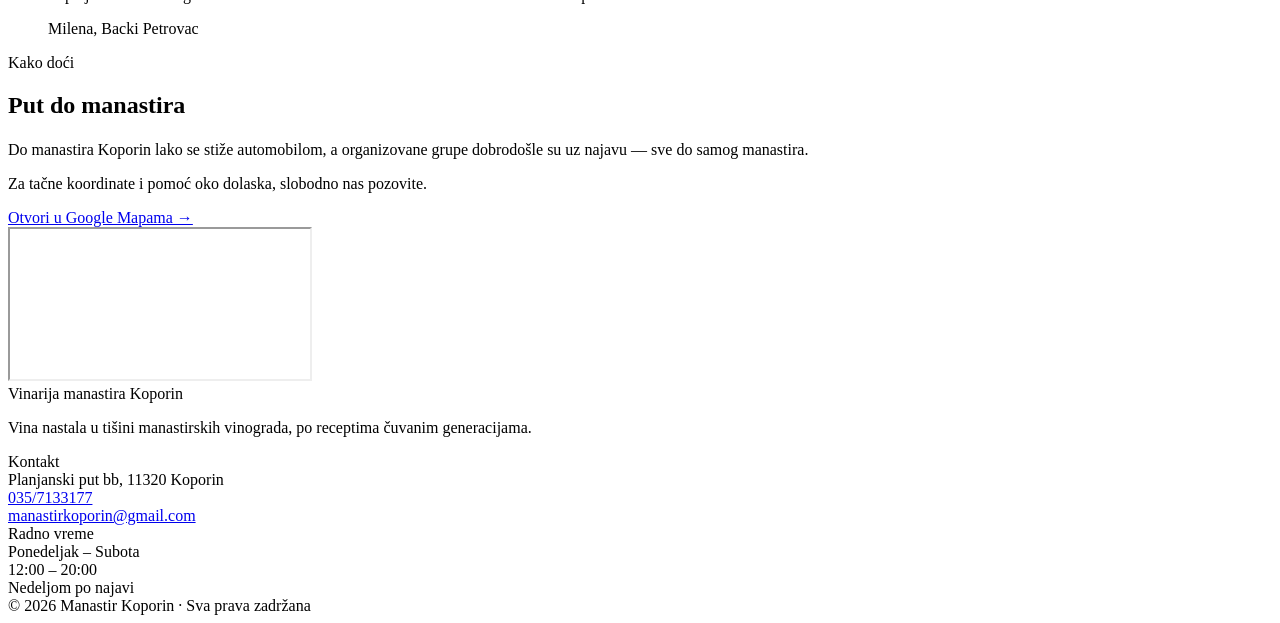
==== commit d3bf1612: "Rename poseta_1.html to poseta.html" ====
--- a/poseta.html
+++ b/poseta.html
@@ -27,7 +27,7 @@
 </header>
 
 <!-- HERO -->
-<section class="hero hero--center" style="background-image:url('images/poseta-hero.jpg');background-position:center 44%;">
+<section class="hero hero--center" style="background-image:url('poseta-hero.jpg');background-position:center 44%;">
   <div class="wrap">
     <svg class="divider" width="60" height="16" viewBox="0 0 60 16" fill="none" stroke="#D8B36A" stroke-width="1.3" style="margin-bottom:18px;"><line x1="0" y1="8" x2="24" y2="8"></line><circle cx="30" cy="8" r="3.2" fill="#D8B36A" stroke="none"></circle><line x1="36" y1="8" x2="60" y2="8"></line></svg>
     <div class="hero__eyebrow">Dobrodošli</div>
@@ -85,7 +85,7 @@
       </ul>
     </div>
     <div class="price-box">
-      <img src="images/degustacija-bg.jpg" alt="Degustacija — zalogaji uz vino">
+      <img src="degustacija-bg.jpg" alt="Degustacija — zalogaji uz vino">
       <div class="label">Cena po osobi</div>
       <div class="amount">2000 din</div>
       <p class="note">Trajanje oko 90 minuta · grupe 10-20 osoba</p>
@@ -108,9 +108,9 @@
         <p>Šetnja među čokotima, berba i prvi gutljaj pod otvorenim nebom.</p>
       </div>
       <div class="gallery-grid">
-        <figure><div class="ph"><img src="images/g-roze.jpg" alt="Rozé u vinogradu"></div><figcaption>Rozé iz naših redova</figcaption></figure>
-        <figure><div class="ph"><img src="images/g-berba.jpg" alt="Berba grožđa"></div><figcaption>Berba s porodicom</figcaption></figure>
-        <figure><div class="ph"><img src="images/g-nazdravlje.jpg" alt="Nazdravljanje pred vinarijom"></div><figcaption>Nazdravlje vinariji</figcaption></figure>
+        <figure><div class="ph"><img src="g-roze.jpg" alt="Rozé u vinogradu"></div><figcaption>Rozé iz naših redova</figcaption></figure>
+        <figure><div class="ph"><img src="g-berba.jpg" alt="Berba grožđa"></div><figcaption>Berba s porodicom</figcaption></figure>
+        <figure><div class="ph"><img src="g-nazdravlje.jpg" alt="Nazdravljanje pred vinarijom"></div><figcaption>Nazdravlje vinariji</figcaption></figure>
       </div>
     </div>
 
@@ -120,9 +120,9 @@
         <p>Domaći sir, pršuta i topli zalogaji — spremljeni uz naša vina.</p>
       </div>
       <div class="gallery-grid">
-        <figure><div class="ph"><img src="images/g-zalogaji.jpg" alt="Zalogaji uz vino" style="object-position:center top;"></div><figcaption>Zalogaji uz degustaciju</figcaption></figure>
-        <figure><div class="ph"><img src="images/g-daska.jpg" alt="Daska sira i suvomesnatog"></div><figcaption>Daska sira i suvomesnatog</figcaption></figure>
-        <figure><div class="ph"><img src="images/g-bure.jpg" alt="Posluženje na buretu" style="object-position:center 30%;"></div><figcaption>Posluženje na buretu</figcaption></figure>
+        <figure><div class="ph"><img src="g-zalogaji.jpg" alt="Zalogaji uz vino" style="object-position:center top;"></div><figcaption>Zalogaji uz degustaciju</figcaption></figure>
+        <figure><div class="ph"><img src="g-daska.jpg" alt="Daska sira i suvomesnatog"></div><figcaption>Daska sira i suvomesnatog</figcaption></figure>
+        <figure><div class="ph"><img src="g-bure.jpg" alt="Posluženje na buretu" style="object-position:center 30%;"></div><figcaption>Posluženje na buretu</figcaption></figure>
       </div>
     </div>
 
@@ -132,9 +132,9 @@
         <p>Terasa, tišina brda i čaša pred zalazak.</p>
       </div>
       <div class="gallery-grid">
-        <figure><div class="ph"><img src="images/g-terasa.jpg" alt="Terasa nad vinogradom"></div><figcaption>Terasa nad vinogradom</figcaption></figure>
-        <figure><div class="ph"><img src="images/g-pogled.jpg" alt="Čaša vina uz pogled na obronke Šumadije"></div><figcaption>Pogled na obronke Šumadije</figcaption></figure>
-        <figure><div class="ph"><img src="images/g-lavanda.jpg" alt="Vinarija u cvatu lavande"></div><figcaption>Vinarija u cvatu lavande</figcaption></figure>
+        <figure><div class="ph"><img src="g-terasa.jpg" alt="Terasa nad vinogradom"></div><figcaption>Terasa nad vinogradom</figcaption></figure>
+        <figure><div class="ph"><img src="g-pogled.jpg" alt="Čaša vina uz pogled na obronke Šumadije"></div><figcaption>Pogled na obronke Šumadije</figcaption></figure>
+        <figure><div class="ph"><img src="g-lavanda.jpg" alt="Vinarija u cvatu lavande"></div><figcaption>Vinarija u cvatu lavande</figcaption></figure>
       </div>
     </div>
   </div>
